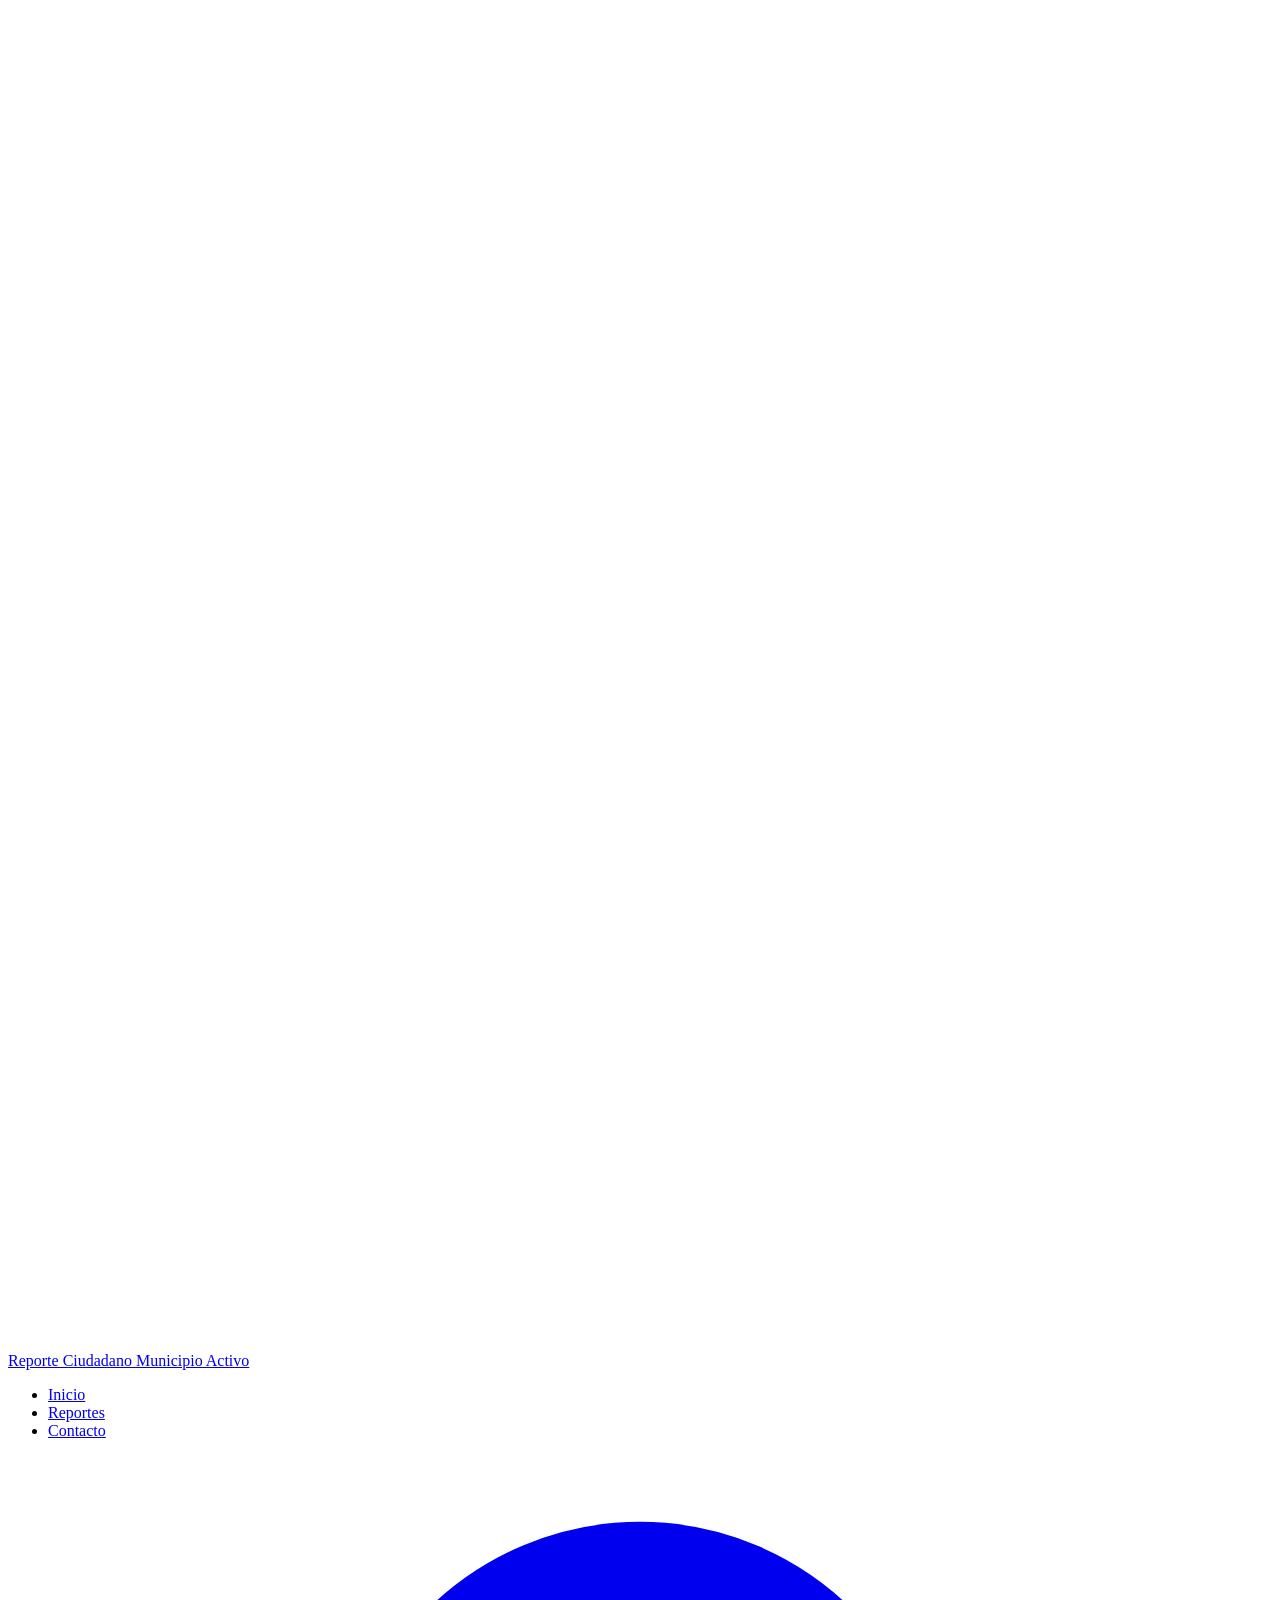
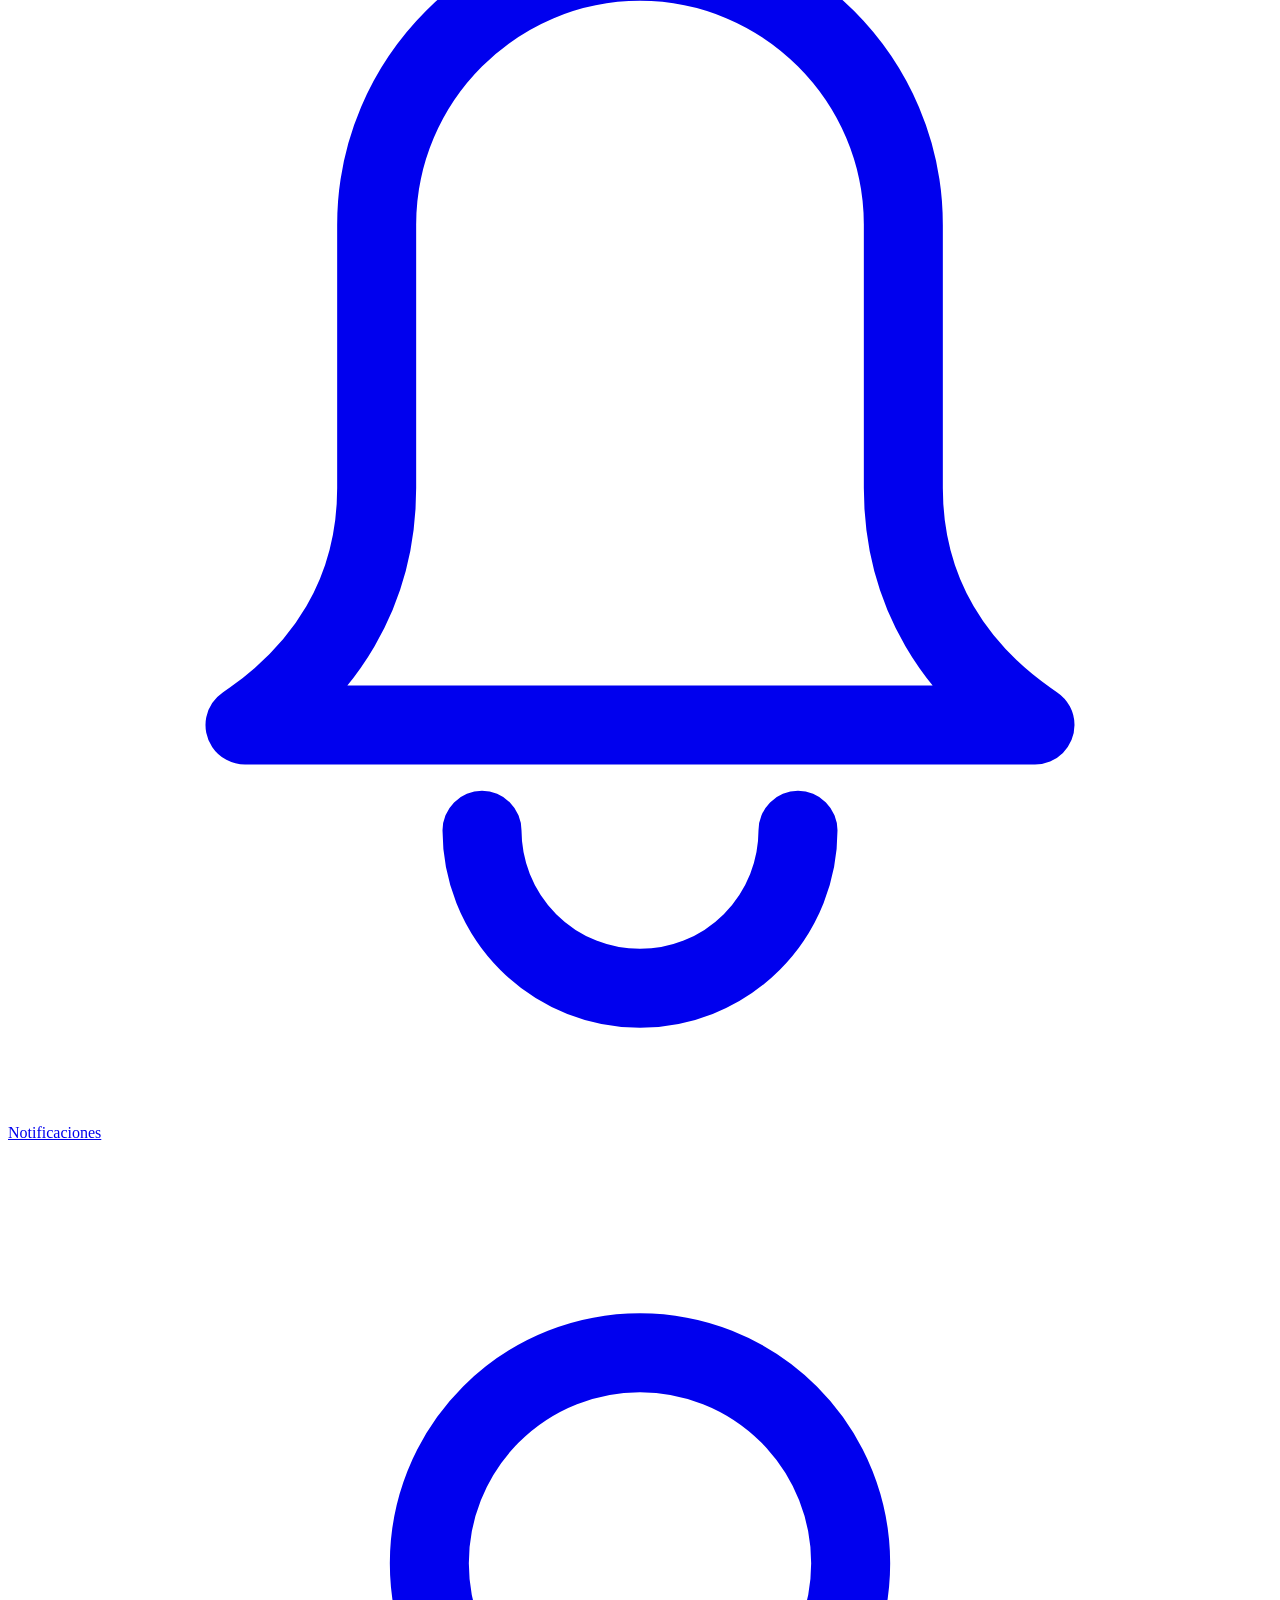
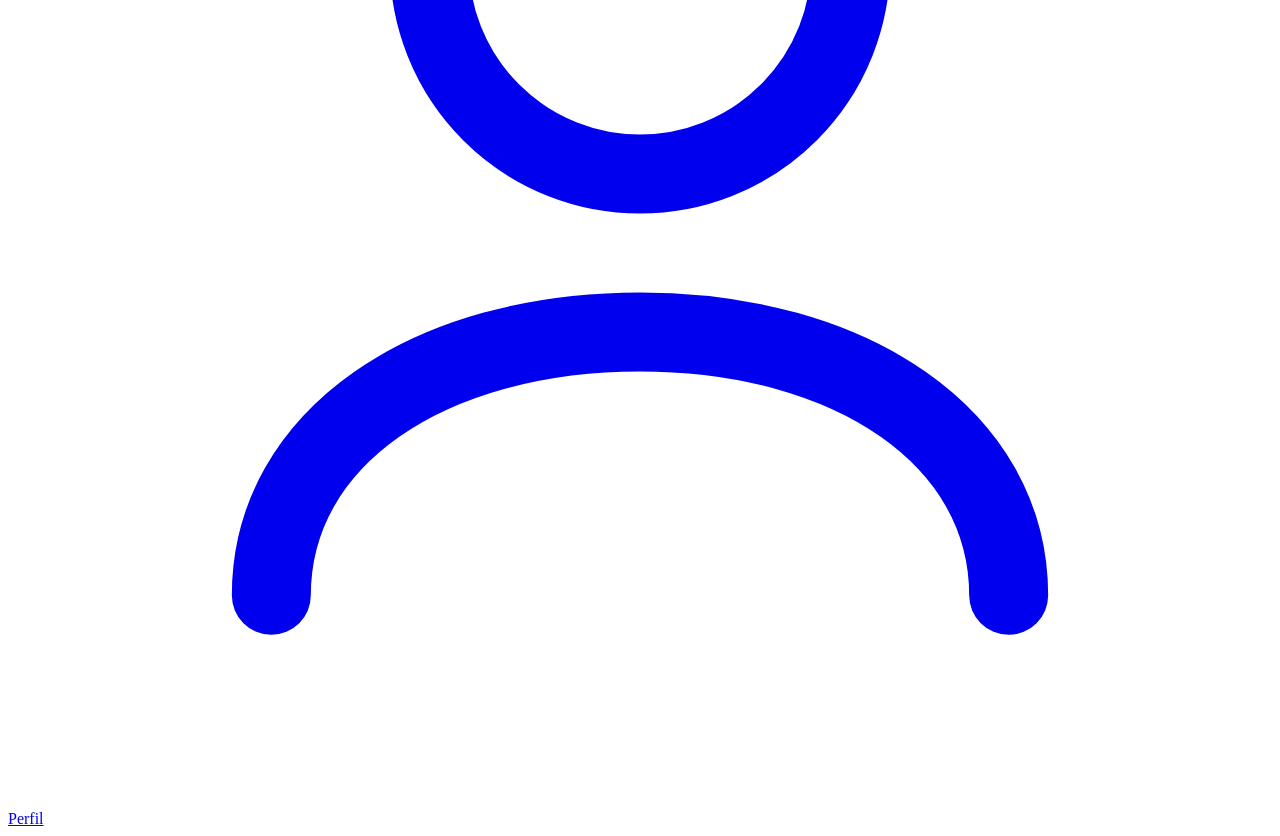
==== templates/active-incidents.html @ c1369e2a "comentarios agregados con IA" ====
<!DOCTYPE html>
<html lang="es">

<head>
    <meta charset="UTF-8">
    <meta name="viewport" content="width=device-width, initial-scale=1.0">
    <title>Document</title>
</head>

<body>
    <!-- Main Header (Global Navigation Bar) -->
    <header class="main-header" id="main-header">

        <!-- Brand / Logo Section -->
        <a class="brand-logo" href="/index.html" aria-label="Reporte Ciudadano - Inicio">
            <svg class="brand-icon" xmlns="http://www.w3.org/2000/svg" viewBox="0 0 100 106" fill="none"
                aria-hidden="true">
                <!-- Shield outer shape -->
                <path
                    d="M50 6 C70 6 86 13 90 17 C90 50 83 75 69 90 C58 100 50 104 50 104 C50 104 42 100 31 90 C17 75 10 50 10 17 C14 13 30 6 50 6 Z"
                    fill="#ffffff" />
                <!-- Location pin -->
                <path d="M50 24 C60 24 68 32 68 42 C68 55 50 72 50 72 C50 72 32 55 32 42 C32 32 40 24 50 24 Z"
                    fill="var(--primary-color)" />
                <!-- Inner pin dot -->
                <circle cx="50" cy="41" r="5.5" fill="#ffffff" />
                <!-- Checkmark -->
                <path d="M41 81 L48 88 L60 74" fill="none" stroke="var(--primary-color)" stroke-width="5"
                    stroke-linecap="round" stroke-linejoin="round" />
            </svg>

            <div class="brand-text">
                <span class="brand-title">Reporte Ciudadano</span>
                <span class="brand-subtitle">Municipio Activo</span>
            </div>
        </a>

        <!-- Primary Navigation Links -->
        <nav class="main-nav" id="main-nav" aria-label="Navegación principal">
            <ul class="nav-list">
                <li class="nav-item nav-item-home">
                    <a class="nav-link" id="nav-home-link" href="/index.html">Inicio</a>
                </li>
                <li class="nav-item">
                    <a class="nav-link" id="nav-reports-link" href="active-incidents.html">Reportes</a>
                </li>
                <li class="nav-item">
                    <a class="nav-link" id="nav-contact-link" href="contact.html">Contacto</a>
                </li>
            </ul>
        </nav>

        <!-- User Utility Actions (Notifications & Profile) -->
        <div class="user-menu" id="user-menu">

            <!-- Notifications Action Item -->
            <div class="user-action-item" id="notifications-menu-item">
                <a class="action-link notification-link" id="notification-btn" href="notifications.html"
                    aria-label="Ver notificaciones">
                    <svg class="action-icon" xmlns="http://www.w3.org/2000/svg" viewBox="0 0 48 48" fill="none"
                        stroke="currentColor" stroke-width="3" stroke-linecap="round" stroke-linejoin="round"
                        aria-hidden="true">
                        <path d="M24 4c-5.5 0-10 4.5-10 10v10c0 4-2 7-5 9h30c-3-2-5-5-5-9V14c0-5.5-4.5-10-10-10z" />
                        <path d="M18 37a6 6 0 0 0 12 0" />
                    </svg>
                    <span class="action-label">Notificaciones</span>
                </a>
            </div>

            <!-- Profile Action Item -->
            <div class="user-action-item" id="profile-menu-item">
                <a class="action-link profile-link" id="profile-btn" href="profile.html"
                    aria-label="Ver perfil de usuario">
                    <svg class="action-icon" xmlns="http://www.w3.org/2000/svg" viewBox="0 0 48 48" fill="none"
                        stroke="currentColor" stroke-width="3" stroke-linecap="round" stroke-linejoin="round"
                        aria-hidden="true">
                        <circle cx="24" cy="16" r="8" />
                        <path d="M10 40c0-6 6-10 14-10s14 4 14 10" />
                    </svg>
                    <span class="action-label">Perfil</span>
                </a>
            </div>

        </div>

    </header>


</body>

</html>
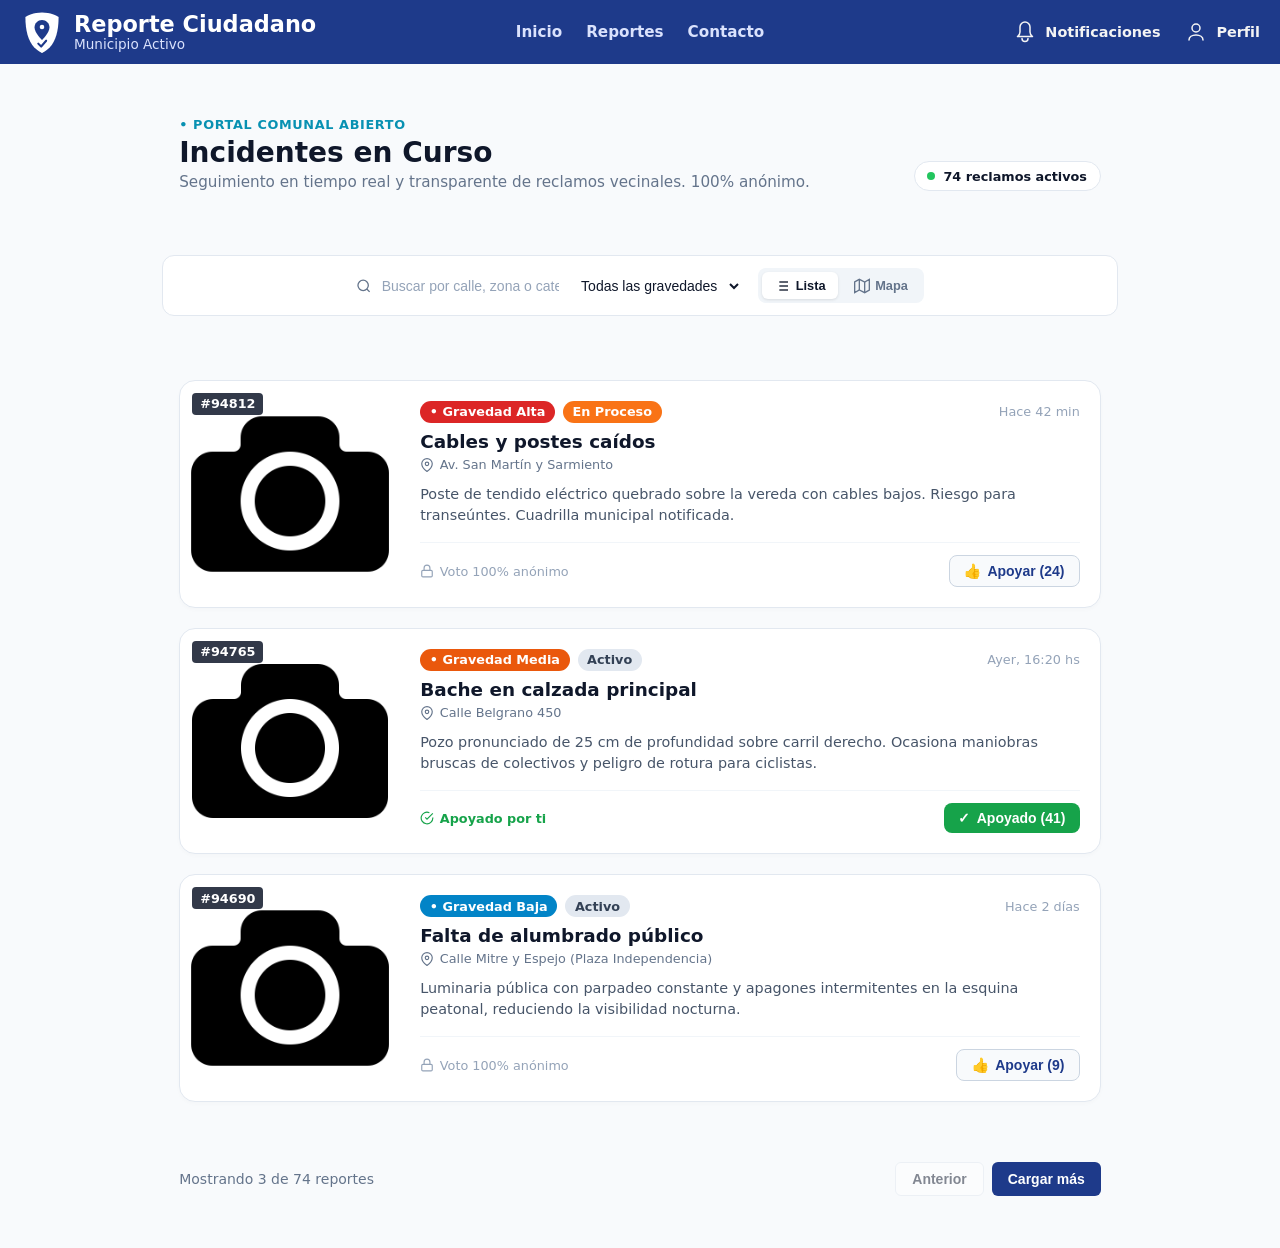
==== commit cca229e0: "coreccion de header y comentarios con IA" ====
--- a/templates/active-incidents.html
+++ b/templates/active-incidents.html
@@ -4,7 +4,8 @@
 <head>
     <meta charset="UTF-8">
     <meta name="viewport" content="width=device-width, initial-scale=1.0">
-    <title>Document</title>
+    <title>Incidentes activos</title>
+    <link rel="stylesheet" href="/assets/css/active-incidents.css">
 </head>
 
 <body>
@@ -85,6 +86,223 @@
 
     </header>
 
+    <!-- Contenedor Principal de la Página -->
+    <main class="page-container">
+
+        <!-- 1. Encabezado de la Sección de Incidentes -->
+        <section class="incidents-hero-section">
+            <div class="hero-text-content">
+                <span class="portal-badge">• PORTAL COMUNAL ABIERTO</span>
+                <h1 class="hero-title">Incidentes en Curso</h1>
+                <p class="hero-subtitle">Seguimiento en tiempo real y transparente de reclamos vecinales. 100% anónimo.</p>
+            </div>
+            <div class="hero-counter-badge">
+                <span class="status-dot"></span> 74 reclamos activos
+            </div>
+        </section>
+
+        <!-- 2. Barra de Búsqueda y Filtros -->
+        <section class="filters-section">
+            <form class="filters-form" action="" method="GET">
+                <!-- Buscador por texto -->
+                <div class="search-box">
+                    <svg class="search-icon" viewBox="0 0 24 24" width="18" height="18" fill="none" stroke="currentColor" stroke-width="2">
+                        <circle cx="11" cy="11" r="8"></circle>
+                        <line x1="21" y1="21" x2="16.65" y2="16.65"></line>
+                    </svg>
+                    <input class="search-input" type="text" id="filter-search" placeholder="Buscar por calle, zona o categoría...">
+                </div>
+
+                <!-- Selector de Gravedad -->
+                <div class="filter-dropdown-wrapper">
+                    <select class="filter-select" id="filter-severity">
+                        <option value="all">Todas las gravedades</option>
+                        <option value="high">Gravedad Alta</option>
+                        <option value="medium">Gravedad Media</option>
+                        <option value="low">Gravedad Baja</option>
+                    </select>
+                </div>
+
+                <!-- Switch Vista: Lista / Mapa -->
+                <div class="view-toggle-container">
+                    <button type="button" class="view-btn active" id="view-list-btn">
+                        <svg viewBox="0 0 24 24" width="16" height="16" fill="none" stroke="currentColor" stroke-width="2">
+                            <line x1="8" y1="6" x2="21" y2="6"></line>
+                            <line x1="8" y1="12" x2="21" y2="12"></line>
+                            <line x1="8" y1="18" x2="21" y2="18"></line>
+                            <line x1="3" y1="6" x2="3.01" y2="6"></line>
+                            <line x1="3" y1="12" x2="3.01" y2="12"></line>
+                            <line x1="3" y1="18" x2="3.01" y2="18"></line>
+                        </svg>
+                        Lista
+                    </button>
+                    <button type="button" class="view-btn" id="view-map-btn">
+                        <svg viewBox="0 0 24 24" width="16" height="16" fill="none" stroke="currentColor" stroke-width="2">
+                            <polygon points="1 6 1 22 8 18 16 22 23 18 23 2 16 6 8 2 1 6"></polygon>
+                            <line x1="8" y1="2" x2="8" y2="18"></line>
+                            <line x1="16" y1="6" x2="16" y2="22"></line>
+                        </svg>
+                        Mapa
+                    </button>
+                </div>
+            </form>
+        </section>
+
+        <!-- 3. Lista de Incidentes Activos (Tarjetas Horizontales) -->
+        <section class="active-incidents-section" id="active-incidents-list-section">
+            <div class="incidents-list">
+
+                <!-- TARJETA 1 (Gravedad Alta) -->
+                <article class="incident-card">
+                    <!-- Imagen con ID superpuesto -->
+                    <div class="card-media">
+                        <span class="incident-id-badge">#94812</span>
+                        <img class="incident-image" src="/assets/img/camara.png" alt="Cables y postes caídos">
+                    </div>
+
+                    <!-- Contenido principal de la tarjeta -->
+                    <div class="card-body">
+                        <!-- Cabecera: Tags de Estado y Tiempo transcurrido -->
+                        <div class="card-header-meta">
+                            <div class="badge-group">
+                                <span class="badge badge-high-severity">• Gravedad Alta</span>
+                                <span class="badge badge-in-progress">En Proceso</span>
+                            </div>
+                            <time class="meta-time">Hace 42 min</time>
+                        </div>
+
+                        <!-- Título y Ubicación -->
+                        <h2 class="card-title">Cables y postes caídos</h2>
+                        <div class="card-location">
+                            <svg viewBox="0 0 24 24" width="14" height="14" fill="none" stroke="currentColor" stroke-width="2">
+                                <path d="M21 10c0 7-9 13-9 13s-9-6-9-13a9 9 0 0 1 18 0z"></path>
+                                <circle cx="12" cy="10" r="3"></circle>
+                            </svg>
+                            <span>Av. San Martín y Sarmiento</span>
+                        </div>
+
+                        <!-- Descripción -->
+                        <p class="card-description">
+                            Poste de tendido eléctrico quebrado sobre la vereda con cables bajos. Riesgo para transeúntes. Cuadrilla municipal notificada.
+                        </p>
+
+                        <!-- Pie de tarjeta: Indicador y Botón de Acción -->
+                        <div class="card-footer">
+                            <div class="anon-vote-info">
+                                <svg viewBox="0 0 24 24" width="14" height="14" fill="none" stroke="currentColor" stroke-width="2">
+                                    <rect x="3" y="11" width="18" height="11" rx="2" ry="2"></rect>
+                                    <path d="M7 11V7a5 5 0 0 1 10 0v4"></path>
+                                </svg>
+                                <span>Voto 100% anónimo</span>
+                            </div>
+                            <button class="support-btn btn-outline" type="button">
+                                <span class="icon">👍</span> Apoyar (24)
+                            </button>
+                        </div>
+                    </div>
+                </article>
+
+                <!-- TARJETA 2 (Gravedad Media) -->
+                <article class="incident-card">
+                    <div class="card-media">
+                        <span class="incident-id-badge">#94765</span>
+                        <img class="incident-image" src="/assets/img/camara.png" alt="Bache en calzada principal">
+                    </div>
+
+                    <div class="card-body">
+                        <div class="card-header-meta">
+                            <div class="badge-group">
+                                <span class="badge badge-medium-severity">• Gravedad Media</span>
+                                <span class="badge badge-active">Activo</span>
+                            </div>
+                            <time class="meta-time">Ayer, 16:20 hs</time>
+                        </div>
+
+                        <h2 class="card-title">Bache en calzada principal</h2>
+                        <div class="card-location">
+                            <svg viewBox="0 0 24 24" width="14" height="14" fill="none" stroke="currentColor" stroke-width="2">
+                                <path d="M21 10c0 7-9 13-9 13s-9-6-9-13a9 9 0 0 1 18 0z"></path>
+                                <circle cx="12" cy="10" r="3"></circle>
+                            </svg>
+                            <span>Calle Belgrano 450</span>
+                        </div>
+
+                        <p class="card-description">
+                            Pozo pronunciado de 25 cm de profundidad sobre carril derecho. Ocasiona maniobras bruscas de colectivos y peligro de rotura para ciclistas.
+                        </p>
+
+                        <div class="card-footer">
+                            <div class="anon-vote-info voted">
+                                <svg viewBox="0 0 24 24" width="14" height="14" fill="none" stroke="currentColor" stroke-width="2">
+                                    <path d="M22 11.08V12a10 10 0 1 1-5.93-9.14"></path>
+                                    <polyline points="22 4 12 14.01 9 11.01"></polyline>
+                                </svg>
+                                <span>Apoyado por ti</span>
+                            </div>
+                            <button class="support-btn btn-supported" type="button">
+                                <span class="icon">✓</span> Apoyado (41)
+                            </button>
+                        </div>
+                    </div>
+                </article>
+
+                <!-- TARJETA 3 (Gravedad Baja) -->
+                <article class="incident-card">
+                    <div class="card-media">
+                        <span class="incident-id-badge">#94690</span>
+                        <img class="incident-image" src="/assets/img/camara.png" alt="Falta de alumbrado público">
+                    </div>
+
+                    <div class="card-body">
+                        <div class="card-header-meta">
+                            <div class="badge-group">
+                                <span class="badge badge-low-severity">• Gravedad Baja</span>
+                                <span class="badge badge-active">Activo</span>
+                            </div>
+                            <time class="meta-time">Hace 2 días</time>
+                        </div>
+
+                        <h2 class="card-title">Falta de alumbrado público</h2>
+                        <div class="card-location">
+                            <svg viewBox="0 0 24 24" width="14" height="14" fill="none" stroke="currentColor" stroke-width="2">
+                                <path d="M21 10c0 7-9 13-9 13s-9-6-9-13a9 9 0 0 1 18 0z"></path>
+                                <circle cx="12" cy="10" r="3"></circle>
+                            </svg>
+                            <span>Calle Mitre y Espejo (Plaza Independencia)</span>
+                        </div>
+
+                        <p class="card-description">
+                            Luminaria pública con parpadeo constante y apagones intermitentes en la esquina peatonal, reduciendo la visibilidad nocturna.
+                        </p>
+
+                        <div class="card-footer">
+                            <div class="anon-vote-info">
+                                <svg viewBox="0 0 24 24" width="14" height="14" fill="none" stroke="currentColor" stroke-width="2">
+                                    <rect x="3" y="11" width="18" height="11" rx="2" ry="2"></rect>
+                                    <path d="M7 11V7a5 5 0 0 1 10 0v4"></path>
+                                </svg>
+                                <span>Voto 100% anónimo</span>
+                            </div>
+                            <button class="support-btn btn-outline" type="button">
+                                <span class="icon">👍</span> Apoyar (9)
+                            </button>
+                        </div>
+                    </div>
+                </article>
+
+            </div>
+        </section>
+
+        <!-- 4. Paginación y Contador de Registros -->
+        <section class="pagination-section">
+            <p class="pagination-info">Mostrando 3 de 74 reportes</p>
+            <div class="pagination-controls">
+                <button class="btn-pagination" disabled>Anterior</button>
+                <button class="btn-pagination btn-primary">Cargar más</button>
+            </div>
+        </section>
+
+    </main>
 
 </body>
 
--- a/assets/css/active-incidents.css
+++ b/assets/css/active-incidents.css
@@ -0,0 +1,456 @@
+@import url(styles.css);
+
+/* ==========================================================================
+   1. VARIABLES (:root)
+   ========================================================================== */
+:root {
+    /* ----------------------------------------------------------------------
+       Tamaños de Fuente (Modifica estos valores para ajustar el texto)
+       ---------------------------------------------------------------------- */
+    --fs-hero-title: 1.75rem;      /* Título "Incidentes en Curso" */
+    --fs-hero-subtitle: 0.95rem;   /* Subtítulo del Hero */
+    --fs-card-title: 1.15rem;      /* Título de la tarjeta de incidente */
+    --fs-card-desc: 0.9rem;        /* Descripción del reporte */
+    --fs-body: 0.875rem;           /* Texto base / Párrafos generales */
+    --fs-small: 0.8rem;            /* Metadatos, fechas, badges y ubicación */
+    --fs-btn: 0.875rem;            /* Texto de botones */
+
+    /* ----------------------------------------------------------------------
+       Paleta de Colores Base
+       ---------------------------------------------------------------------- */
+    --primary-color: #1e3a8a;
+    --secondary-color: #0891b2;
+    --tertiary-color: #d97706;
+    --neutral-color: #0f172a;
+    --background-color: #f8fafc;
+    --text-color: #ffffff;
+    --error-color: #ff4d4d;
+
+    /* ----------------------------------------------------------------------
+       Colores Específicos para Estados y Gravedades (Vista de Tarjetas)
+       ---------------------------------------------------------------------- */
+    --severity-high-bg: #dc2626;
+    --severity-medium-bg: #ea580c;
+    --severity-low-bg: #0284c7;
+    
+    --status-active-bg: #e2e8f0;
+    --status-active-text: #334155;
+    --status-progress-bg: #f97316;
+    
+    --card-bg: #ffffff;
+    --card-border: #e2e8f0;
+    --text-muted: #64748b;
+    --success-color: #16a34a;
+}
+
+/* ==========================================================================
+   2. ESTILOS GENERALES Y CONTENEDOR PRINCIPAL
+   ========================================================================== */
+body {
+    font-family: system-ui, -apple-system, BlinkMacSystemFont, 'Segoe UI', Roboto, sans-serif;
+    background-color: var(--background-color);
+    color: var(--neutral-color);
+    font-size: var(--fs-body);
+    margin: 0;
+    padding: 0;
+}
+
+.page-container {
+    width: 90%;
+    max-width: 100%;
+    margin: 2rem auto;
+    display: flex;
+    flex-direction: column;
+    gap: 1.5rem;
+}
+
+/* ==========================================================================
+   3. HERO / ENCABEZADO DE LA SECCIÓN
+   ========================================================================== */
+.incidents-hero-section {
+    display: flex;
+    justify-content: space-between;
+    align-items: flex-end;
+    gap: 1rem;
+}
+
+.portal-badge {
+    color: var(--secondary-color);
+    font-size: var(--fs-small);
+    font-weight: 700;
+    letter-spacing: 0.05em;
+}
+
+.hero-title {
+    font-size: var(--fs-hero-title);
+    font-weight: 800;
+    color: var(--neutral-color);
+    margin: 0.25rem 0;
+}
+
+.hero-subtitle {
+    font-size: var(--fs-hero-subtitle);
+    color: var(--text-muted);
+    margin: 0;
+}
+
+.hero-counter-badge {
+    display: inline-flex;
+    align-items: center;
+    gap: 0.5rem;
+    background-color: #ffffff;
+    border: 1px solid var(--card-border);
+    padding: 0.4rem 0.8rem;
+    border-radius: 2rem;
+    font-size: var(--fs-small);
+    font-weight: 600;
+    color: var(--neutral-color);
+    white-space: nowrap;
+}
+
+.status-dot {
+    width: 8px;
+    height: 8px;
+    background-color: #22c55e;
+    border-radius: 50%;
+}
+
+/* ==========================================================================
+   4. BARRA DE FILTROS Y BÚSQUEDA
+   ========================================================================== */
+.filters-section {
+    background-color: #ffffff;
+    padding: 0.75rem 1rem;
+    border-radius: 0.75rem;
+    border: 1px solid var(--card-border);
+}
+
+.filters-form {
+    display: flex;
+    align-items: center;
+    justify-content: space-between;
+    gap: 1rem;
+}
+
+.search-box {
+    display: flex;
+    align-items: center;
+    gap: 0.5rem;
+    flex: 1;
+}
+
+.search-icon {
+    color: var(--text-muted);
+}
+
+.search-input {
+    border: none;
+    outline: none;
+    width: 100%;
+    font-size: var(--fs-body);
+    color: var(--neutral-color);
+}
+
+.search-input::placeholder {
+    color: #94a3b8;
+}
+
+.filter-select {
+    border: none;
+    outline: none;
+    background: transparent;
+    font-size: var(--fs-body);
+    color: var(--neutral-color);
+    font-weight: 500;
+    cursor: pointer;
+    padding-right: 0.5rem;
+}
+
+.view-toggle-container {
+    display: flex;
+    background-color: #f1f5f9;
+    padding: 0.25rem;
+    border-radius: 0.5rem;
+    gap: 0.25rem;
+}
+
+.view-btn {
+    display: flex;
+    align-items: center;
+    gap: 0.35rem;
+    border: none;
+    background: transparent;
+    padding: 0.35rem 0.75rem;
+    border-radius: 0.375rem;
+    font-size: var(--fs-small);
+    font-weight: 600;
+    color: var(--text-muted);
+    cursor: pointer;
+    transition: all 0.2s ease;
+}
+
+.view-btn.active {
+    background-color: #ffffff;
+    color: var(--neutral-color);
+    box-shadow: 0 1px 3px rgba(0, 0, 0, 0.1);
+}
+
+/* ==========================================================================
+   5. TARJETAS DE INCIDENTES (.incident-card)
+   ========================================================================== */
+.incidents-list {
+    display: flex;
+    flex-direction: column;
+    gap: 1.25rem;
+}
+
+.incident-card {
+    display: flex;
+    background-color: var(--card-bg);
+    border: 1px solid var(--card-border);
+    border-radius: 1rem;
+    overflow: hidden;
+    box-shadow: 0 2px 4px rgba(0, 0, 0, 0.02);
+    transition: transform 0.2s ease, box-shadow 0.2s ease;
+}
+
+.incident-card:hover {
+    transform: translateY(-2px);
+    box-shadow: 0 6px 16px rgba(0, 0, 0, 0.06);
+}
+
+/* 5.1 Imagen Lateral con ID */
+.card-media {
+    position: relative;
+    width: 220px;
+    min-width: 220px;
+}
+
+.incident-image {
+    width: 100%;
+    height: 100%;
+    object-fit: cover;
+    display: block;
+}
+
+.incident-id-badge {
+    position: absolute;
+    top: 0.75rem;
+    left: 0.75rem;
+    background-color: rgba(15, 23, 42, 0.85);
+    color: #ffffff;
+    font-size: var(--fs-small);
+    font-weight: 700;
+    padding: 0.2rem 0.5rem;
+    border-radius: 0.25rem;
+}
+
+/* 5.2 Cuerpo de la Tarjeta */
+.card-body {
+    display: flex;
+    flex-direction: column;
+    padding: 1.25rem;
+    flex: 1;
+}
+
+.card-header-meta {
+    display: flex;
+    justify-content: space-between;
+    align-items: center;
+    margin-bottom: 0.5rem;
+}
+
+.badge-group {
+    display: flex;
+    gap: 0.5rem;
+}
+
+.badge {
+    font-size: var(--fs-small);
+    font-weight: 700;
+    padding: 0.2rem 0.6rem;
+    border-radius: 1rem;
+    color: #ffffff;
+}
+
+/* Modificadores de Gravedad y Estado */
+.badge-high-severity { background-color: var(--severity-high-bg); }
+.badge-medium-severity { background-color: var(--severity-medium-bg); }
+.badge-low-severity { background-color: var(--severity-low-bg); }
+
+.badge-in-progress { background-color: var(--status-progress-bg); }
+.badge-active {
+    background-color: var(--status-active-bg);
+    color: var(--status-active-text);
+}
+
+.meta-time {
+    font-size: var(--fs-small);
+    color: #94a3b8;
+}
+
+.card-title {
+    font-size: var(--fs-card-title);
+    font-weight: 700;
+    margin: 0 0 0.35rem 0;
+    color: var(--neutral-color);
+}
+
+.card-location {
+    display: flex;
+    align-items: center;
+    gap: 0.35rem;
+    font-size: var(--fs-small);
+    color: var(--text-muted);
+    margin-bottom: 0.75rem;
+}
+
+.card-description {
+    font-size: var(--fs-card-desc);
+    color: #475569;
+    line-height: 1.45;
+    margin: 0 0 1rem 0;
+}
+
+/* 5.3 Pie de Tarjeta */
+.card-footer {
+    display: flex;
+    justify-content: space-between;
+    align-items: center;
+    margin-top: auto;
+    padding-top: 0.75rem;
+    border-top: 1px solid #f1f5f9;
+}
+
+.anon-vote-info {
+    display: flex;
+    align-items: center;
+    gap: 0.35rem;
+    font-size: var(--fs-small);
+    color: #94a3b8;
+}
+
+.anon-vote-info.voted {
+    color: var(--success-color);
+    font-weight: 600;
+}
+
+/* Botones de Apoyo */
+.support-btn {
+    display: inline-flex;
+    align-items: center;
+    gap: 0.4rem;
+    padding: 0.45rem 0.9rem;
+    border-radius: 0.5rem;
+    font-size: var(--fs-btn);
+    font-weight: 700;
+    cursor: pointer;
+    transition: all 0.2s ease;
+    border: none;
+}
+
+.btn-outline {
+    background-color: #f8fafc;
+    color: var(--primary-color);
+    border: 1px solid #cbd5e1;
+}
+
+.btn-outline:hover {
+    background-color: #f1f5f9;
+    border-color: #94a3b8;
+}
+
+.btn-supported {
+    background-color: var(--success-color);
+    color: #ffffff;
+}
+
+.btn-supported:hover {
+    background-color: #15803d;
+}
+
+/* ==========================================================================
+   6. PAGINACIÓN Y CONTADORES
+   ========================================================================== */
+.pagination-section {
+    display: flex;
+    justify-content: space-between;
+    align-items: center;
+    margin-top: 1rem;
+}
+
+.pagination-info {
+    font-size: var(--fs-body);
+    color: var(--text-muted);
+    margin: 0;
+}
+
+.pagination-controls {
+    display: flex;
+    gap: 0.5rem;
+}
+
+.btn-pagination {
+    padding: 0.5rem 1rem;
+    font-size: var(--fs-btn);
+    font-weight: 600;
+    border-radius: 0.375rem;
+    border: 1px solid var(--card-border);
+    background-color: #ffffff;
+    color: var(--neutral-color);
+    cursor: pointer;
+}
+
+.btn-pagination:disabled {
+    opacity: 0.5;
+    cursor: not-allowed;
+}
+
+.btn-pagination.btn-primary {
+    background-color: var(--primary-color);
+    color: #ffffff;
+    border: none;
+}
+
+.btn-pagination.btn-primary:hover {
+    background-color: #1e40af;
+}
+
+/* ==========================================================================
+   7. ADAPTACIÓN RESPONSIVA (Móviles y Tablets)
+   ========================================================================== */
+@media (max-width: 768px) {
+    .page-container {
+        width: 95%;
+    }
+
+    .incidents-hero-section {
+        flex-direction: column;
+        align-items: flex-start;
+    }
+
+    .filters-form {
+        flex-direction: column;
+        align-items: stretch;
+    }
+
+    .incident-card {
+        flex-direction: column;
+    }
+
+    .card-media {
+        width: 100%;
+        height: 180px;
+    }
+
+    .card-footer {
+        flex-direction: column;
+        align-items: flex-start;
+        gap: 0.75rem;
+    }
+
+    .support-btn {
+        width: 100%;
+        justify-content: center;
+    }
+}
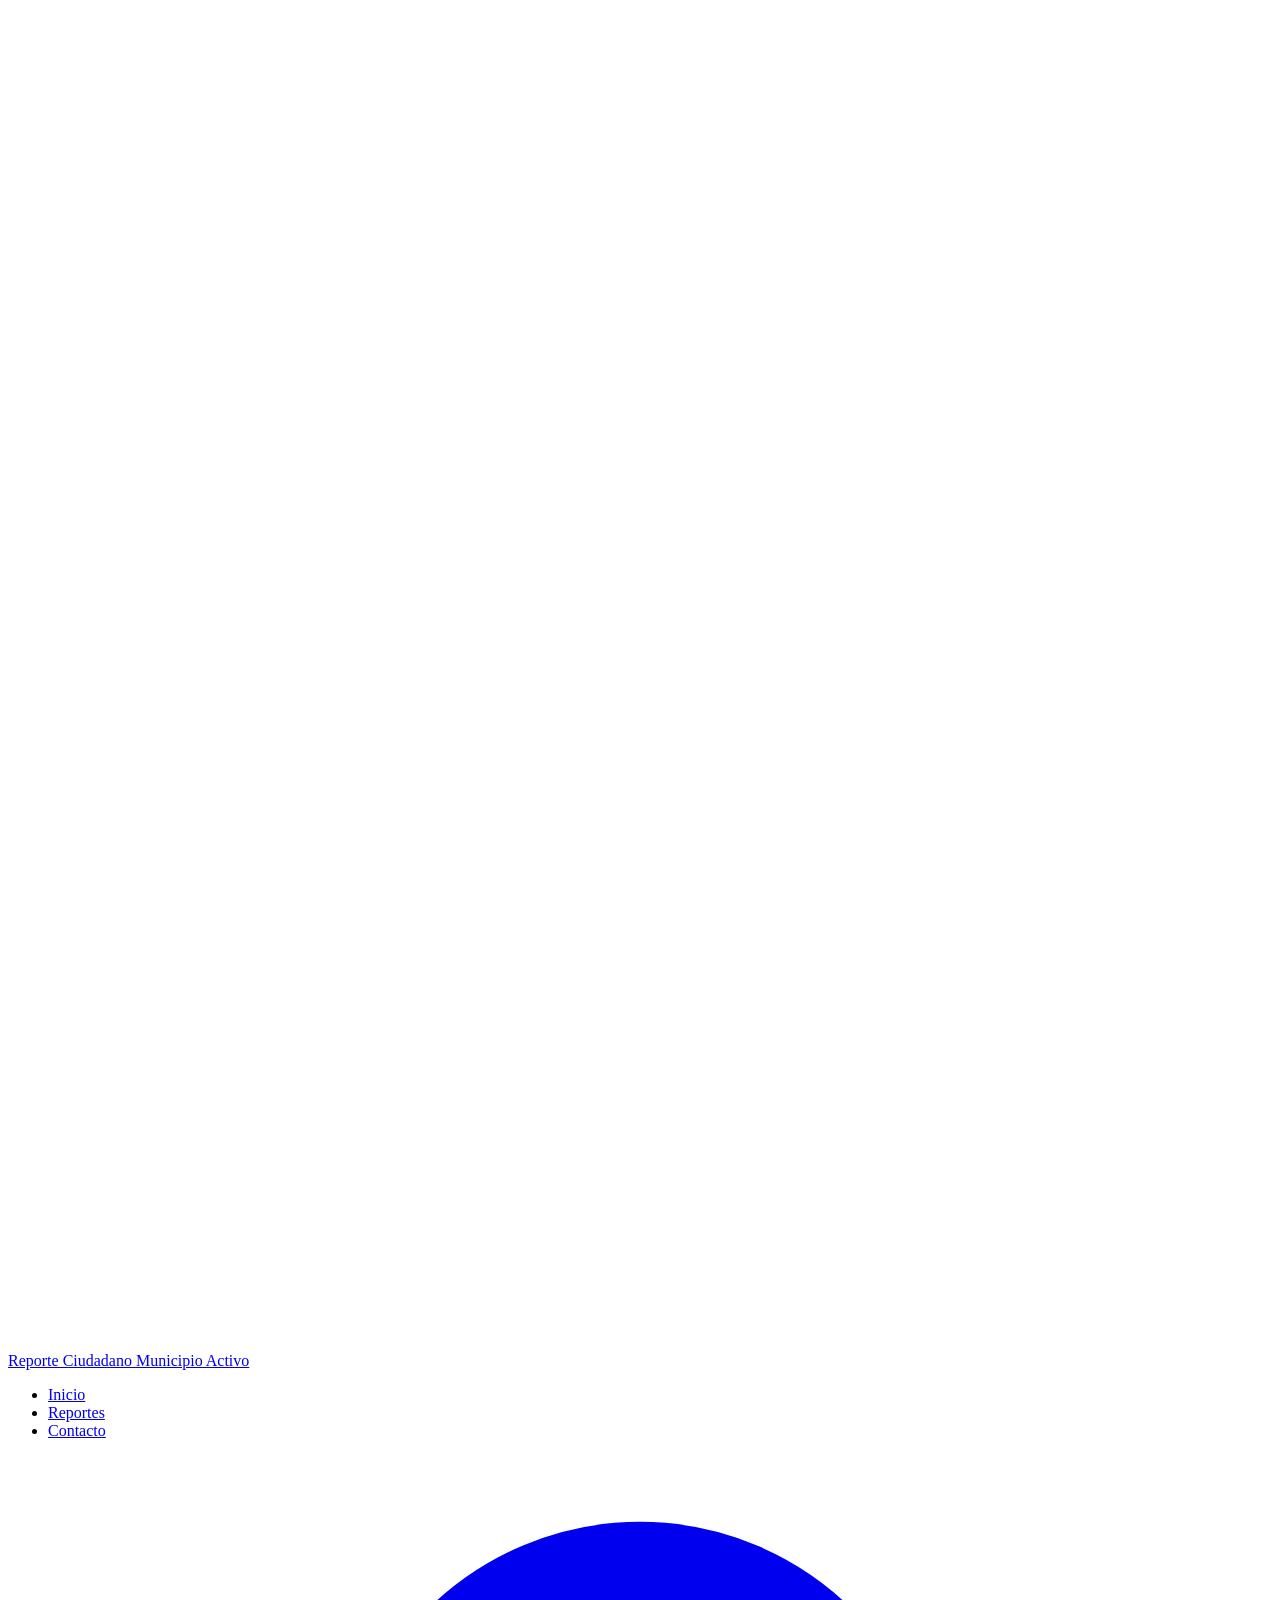
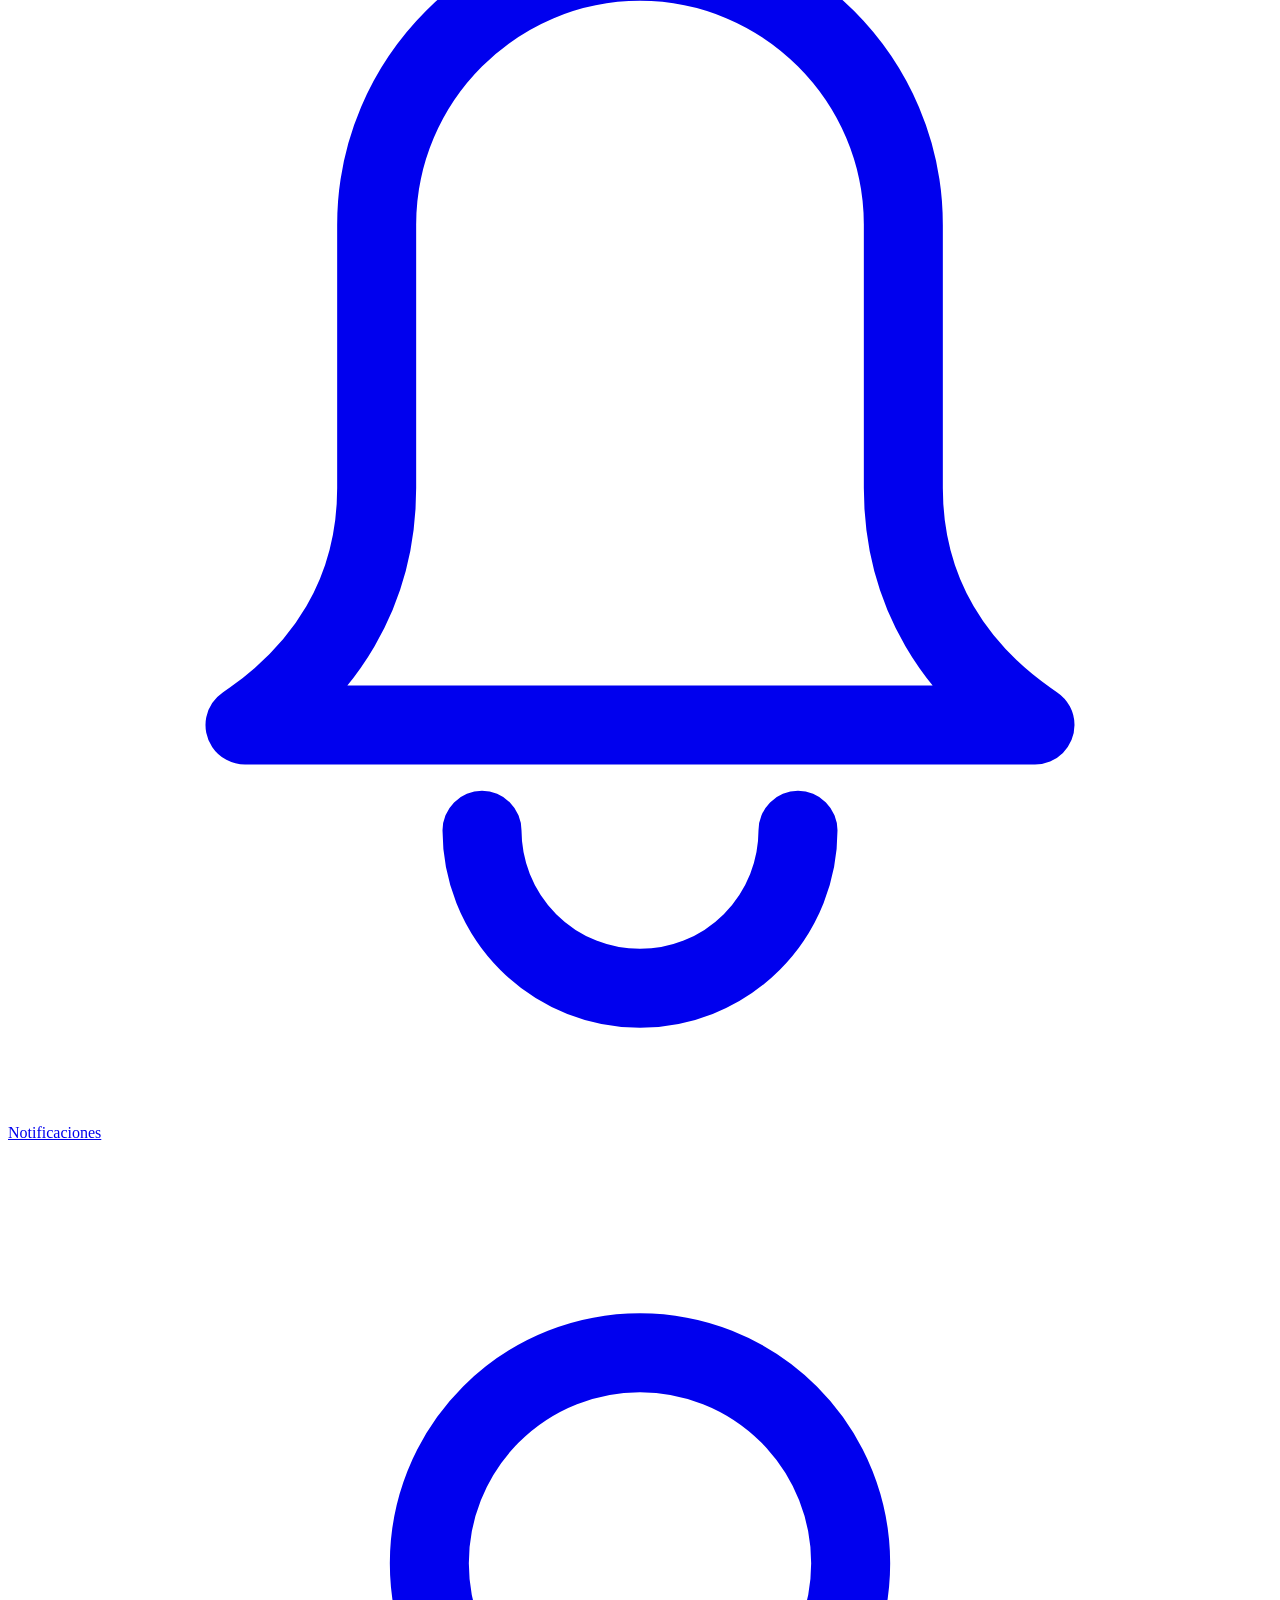
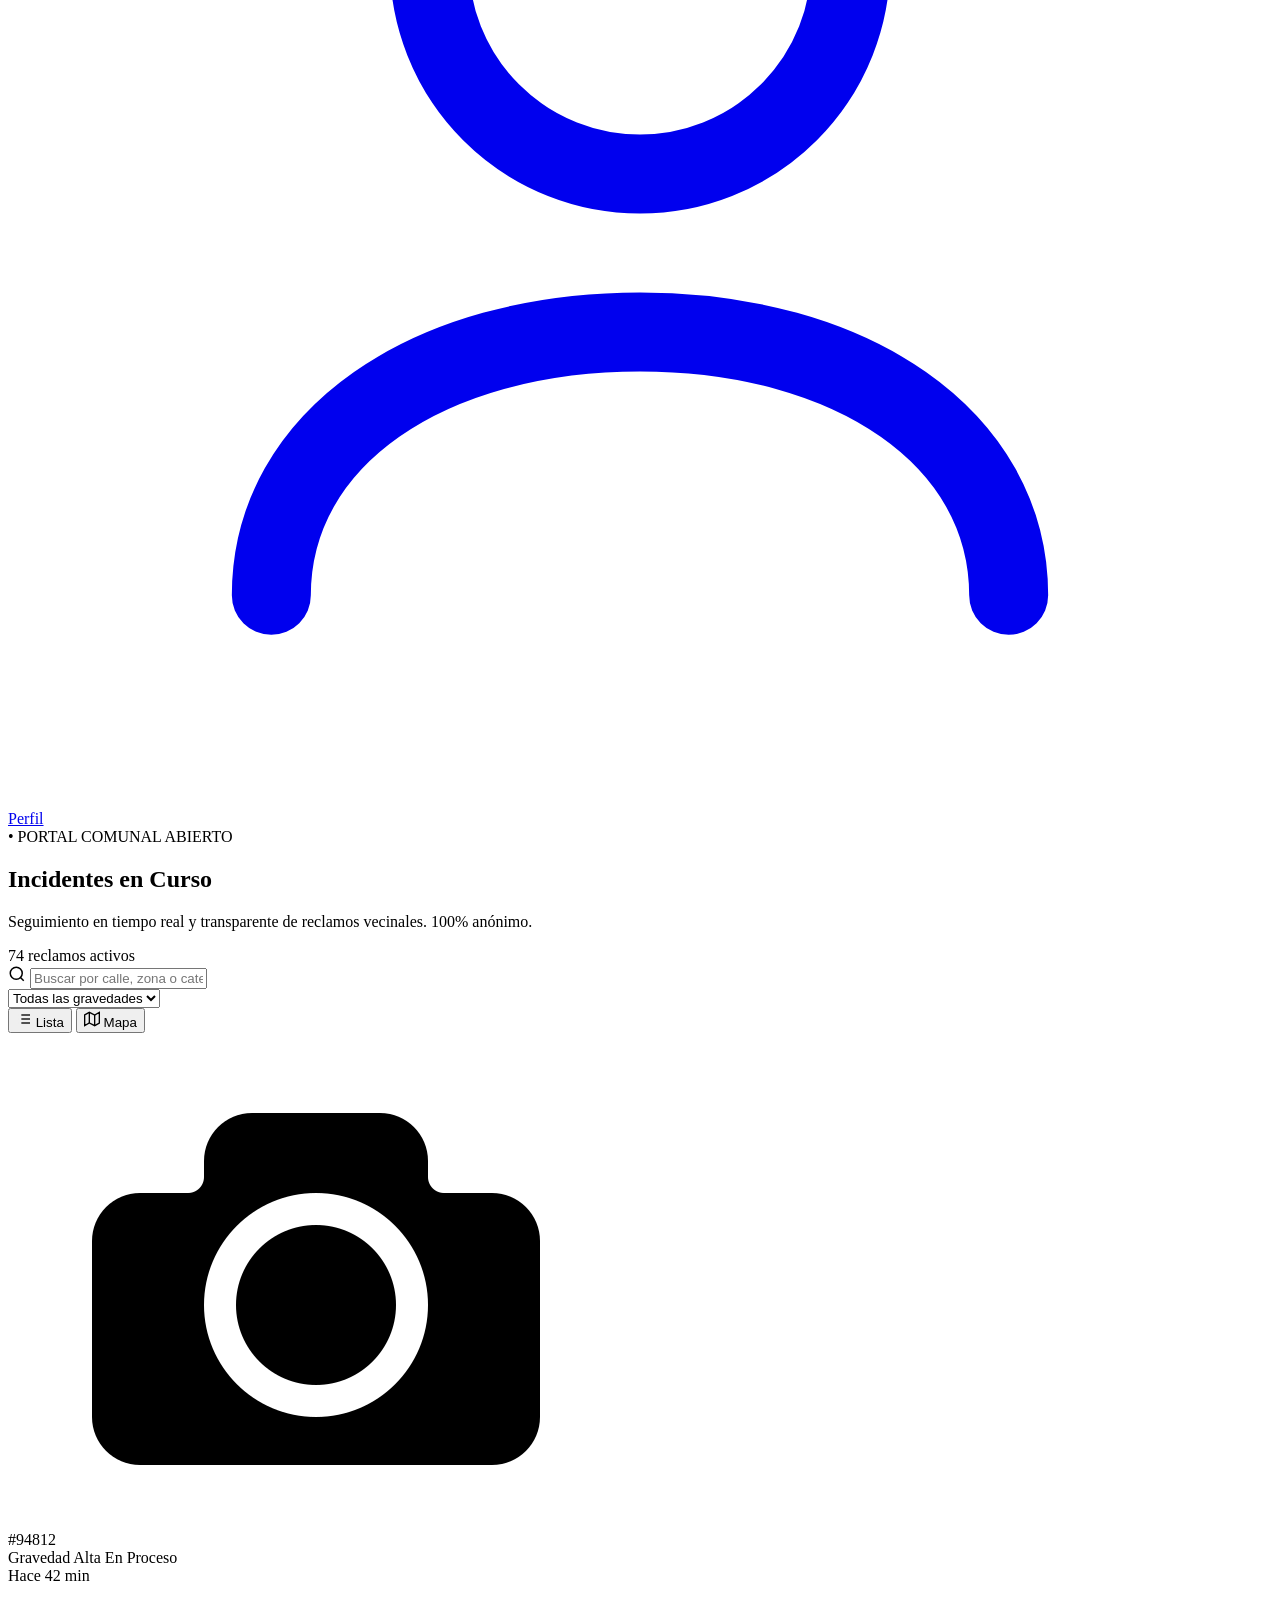
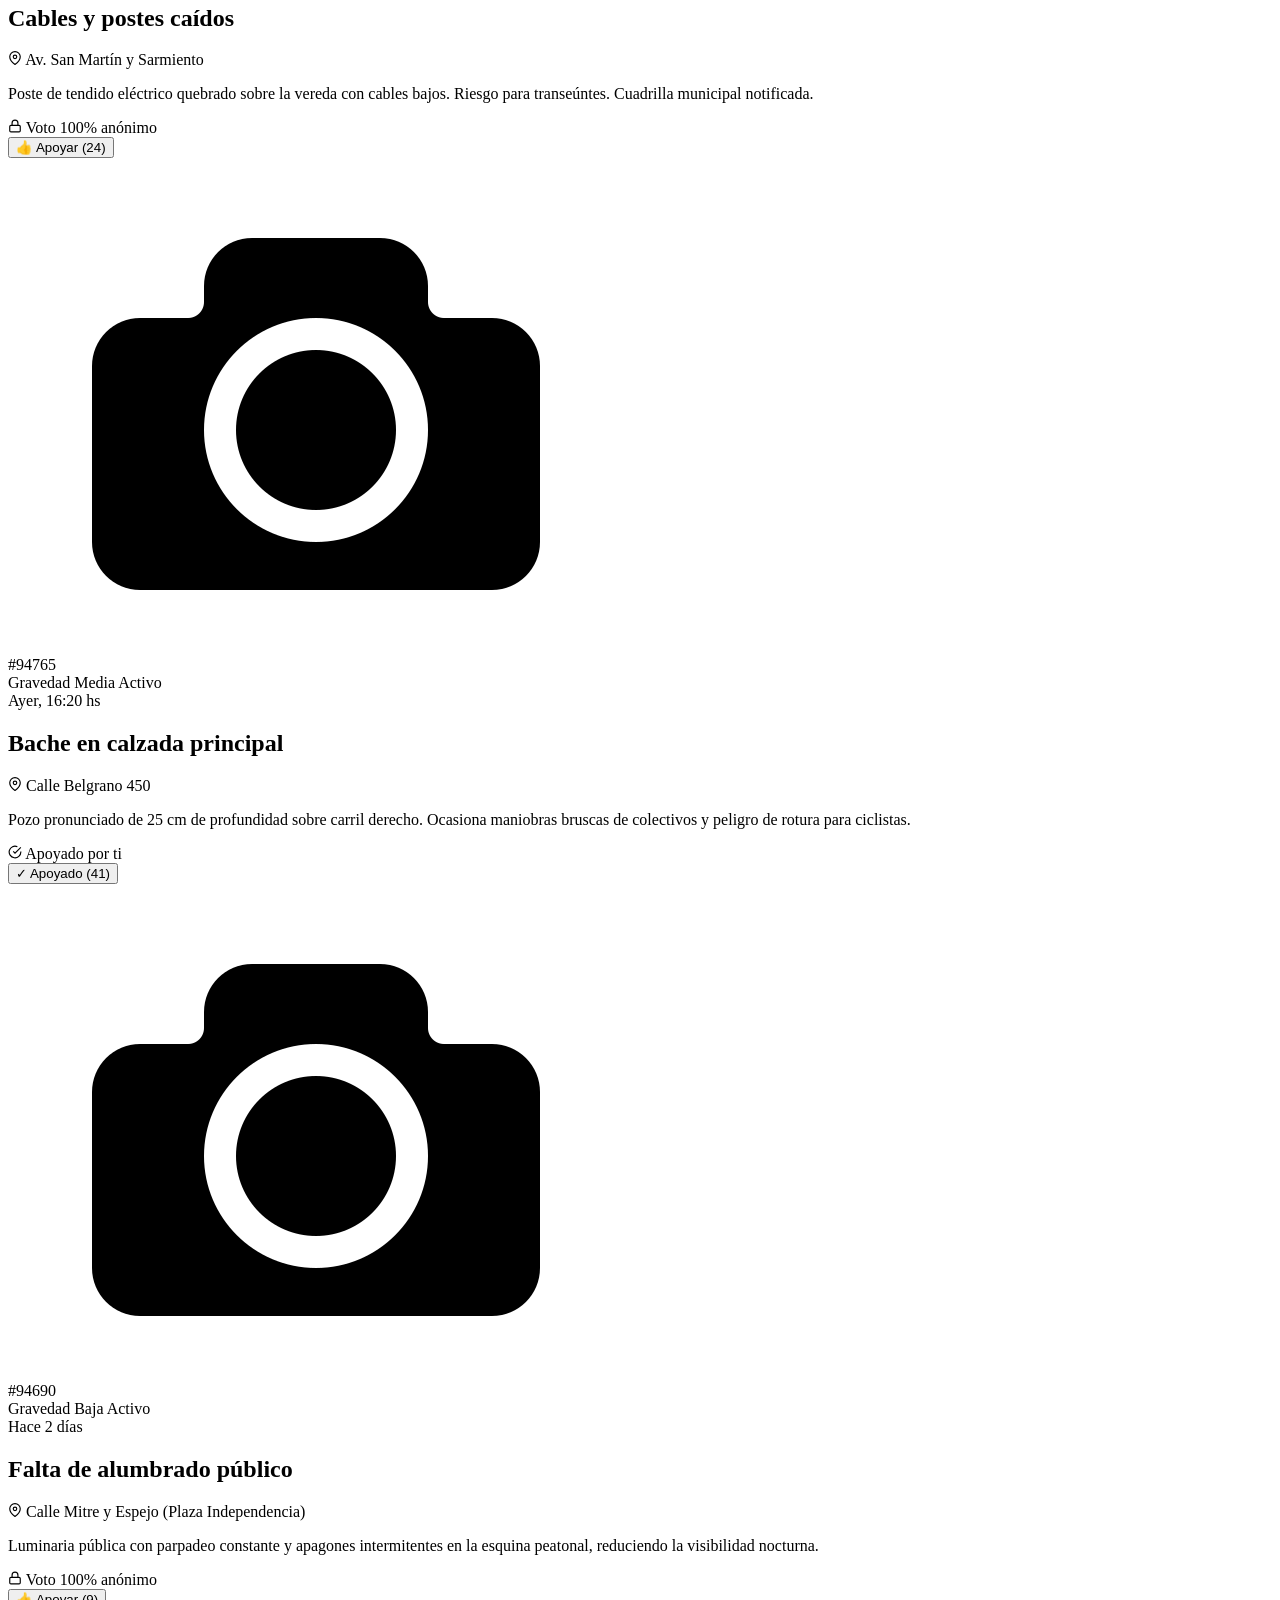
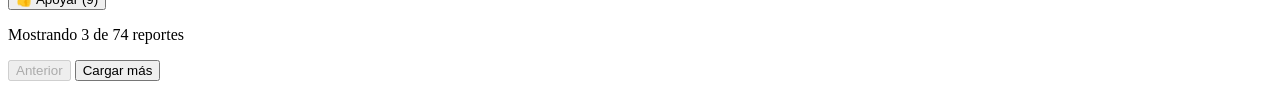
==== commit 05508473: "commit" ====
--- a/templates/active-incidents.html
+++ b/templates/active-incidents.html
@@ -4,8 +4,8 @@
 <head>
     <meta charset="UTF-8">
     <meta name="viewport" content="width=device-width, initial-scale=1.0">
-    <title>Incidentes activos</title>
-    <link rel="stylesheet" href="/assets/css/active-incidents.css">
+    <title>Incidentes Activos - Reporte Ciudadano</title>
+    <link rel="stylesheet" href="assets/css/active-incidents.css">
 </head>
 
 <body>
@@ -14,20 +14,11 @@
 
         <!-- Brand / Logo Section -->
         <a class="brand-logo" href="/index.html" aria-label="Reporte Ciudadano - Inicio">
-            <svg class="brand-icon" xmlns="http://www.w3.org/2000/svg" viewBox="0 0 100 106" fill="none"
-                aria-hidden="true">
-                <!-- Shield outer shape -->
-                <path
-                    d="M50 6 C70 6 86 13 90 17 C90 50 83 75 69 90 C58 100 50 104 50 104 C50 104 42 100 31 90 C17 75 10 50 10 17 C14 13 30 6 50 6 Z"
-                    fill="#ffffff" />
-                <!-- Location pin -->
-                <path d="M50 24 C60 24 68 32 68 42 C68 55 50 72 50 72 C50 72 32 55 32 42 C32 32 40 24 50 24 Z"
-                    fill="var(--primary-color)" />
-                <!-- Inner pin dot -->
+            <svg class="brand-icon" xmlns="http://www.w3.org/2000/svg" viewBox="0 0 100 106" fill="none" aria-hidden="true">
+                <path d="M50 6 C70 6 86 13 90 17 C90 50 83 75 69 90 C58 100 50 104 50 104 C50 104 42 100 31 90 C17 75 10 50 10 17 C14 13 30 6 50 6 Z" fill="#ffffff" />
+                <path d="M50 24 C60 24 68 32 68 42 C68 55 50 72 50 72 C50 72 32 55 32 42 C32 32 40 24 50 24 Z" fill="var(--primary-color)" />
                 <circle cx="50" cy="41" r="5.5" fill="#ffffff" />
-                <!-- Checkmark -->
-                <path d="M41 81 L48 88 L60 74" fill="none" stroke="var(--primary-color)" stroke-width="5"
-                    stroke-linecap="round" stroke-linejoin="round" />
+                <path d="M41 81 L48 88 L60 74" fill="none" stroke="var(--primary-color)" stroke-width="5" stroke-linecap="round" stroke-linejoin="round" />
             </svg>
 
             <div class="brand-text">
@@ -43,7 +34,7 @@
                     <a class="nav-link" id="nav-home-link" href="/index.html">Inicio</a>
                 </li>
                 <li class="nav-item">
-                    <a class="nav-link" id="nav-reports-link" href="active-incidents.html">Reportes</a>
+                    <a class="nav-link active" id="nav-reports-link" href="active-incidents.html">Reportes</a>
                 </li>
                 <li class="nav-item">
                     <a class="nav-link" id="nav-contact-link" href="contact.html">Contacto</a>
@@ -51,16 +42,12 @@
             </ul>
         </nav>
 
-        <!-- User Utility Actions (Notifications & Profile) -->
+        <!-- User Utility Actions -->
         <div class="user-menu" id="user-menu">
 
-            <!-- Notifications Action Item -->
             <div class="user-action-item" id="notifications-menu-item">
-                <a class="action-link notification-link" id="notification-btn" href="notifications.html"
-                    aria-label="Ver notificaciones">
-                    <svg class="action-icon" xmlns="http://www.w3.org/2000/svg" viewBox="0 0 48 48" fill="none"
-                        stroke="currentColor" stroke-width="3" stroke-linecap="round" stroke-linejoin="round"
-                        aria-hidden="true">
+                <a class="action-link notification-link" id="notification-btn" href="notifications.html" aria-label="Ver notificaciones">
+                    <svg class="action-icon" xmlns="http://www.w3.org/2000/svg" viewBox="0 0 48 48" fill="none" stroke="currentColor" stroke-width="3" stroke-linecap="round" stroke-linejoin="round" aria-hidden="true">
                         <path d="M24 4c-5.5 0-10 4.5-10 10v10c0 4-2 7-5 9h30c-3-2-5-5-5-9V14c0-5.5-4.5-10-10-10z" />
                         <path d="M18 37a6 6 0 0 0 12 0" />
                     </svg>
@@ -68,13 +55,9 @@
                 </a>
             </div>
 
-            <!-- Profile Action Item -->
             <div class="user-action-item" id="profile-menu-item">
-                <a class="action-link profile-link" id="profile-btn" href="profile.html"
-                    aria-label="Ver perfil de usuario">
-                    <svg class="action-icon" xmlns="http://www.w3.org/2000/svg" viewBox="0 0 48 48" fill="none"
-                        stroke="currentColor" stroke-width="3" stroke-linecap="round" stroke-linejoin="round"
-                        aria-hidden="true">
+                <a class="action-link profile-link" id="profile-btn" href="profile.html" aria-label="Ver perfil de usuario">
+                    <svg class="action-icon" xmlns="http://www.w3.org/2000/svg" viewBox="0 0 48 48" fill="none" stroke="currentColor" stroke-width="3" stroke-linecap="round" stroke-linejoin="round" aria-hidden="true">
                         <circle cx="24" cy="16" r="8" />
                         <path d="M10 40c0-6 6-10 14-10s14 4 14 10" />
                     </svg>
@@ -89,7 +72,7 @@
     <!-- Contenedor Principal de la Página -->
     <main class="page-container">
 
-        <!-- 1. Encabezado de la Sección de Incidentes -->
+        <!-- 1. Encabezado Hero -->
         <section class="incidents-hero-section">
             <div class="hero-text-content">
                 <span class="portal-badge">• PORTAL COMUNAL ABIERTO</span>
@@ -104,7 +87,6 @@
         <!-- 2. Barra de Búsqueda y Filtros -->
         <section class="filters-section">
             <form class="filters-form" action="" method="GET">
-                <!-- Buscador por texto -->
                 <div class="search-box">
                     <svg class="search-icon" viewBox="0 0 24 24" width="18" height="18" fill="none" stroke="currentColor" stroke-width="2">
                         <circle cx="11" cy="11" r="8"></circle>
@@ -113,7 +95,6 @@
                     <input class="search-input" type="text" id="filter-search" placeholder="Buscar por calle, zona o categoría...">
                 </div>
 
-                <!-- Selector de Gravedad -->
                 <div class="filter-dropdown-wrapper">
                     <select class="filter-select" id="filter-severity">
                         <option value="all">Todas las gravedades</option>
@@ -123,7 +104,6 @@
                     </select>
                 </div>
 
-                <!-- Switch Vista: Lista / Mapa -->
                 <div class="view-toggle-container">
                     <button type="button" class="view-btn active" id="view-list-btn">
                         <svg viewBox="0 0 24 24" width="16" height="16" fill="none" stroke="currentColor" stroke-width="2">
@@ -148,30 +128,26 @@
             </form>
         </section>
 
-        <!-- 3. Lista de Incidentes Activos (Tarjetas Horizontales) -->
+        <!-- 3. Lista de Incidentes Activos -->
         <section class="active-incidents-section" id="active-incidents-list-section">
             <div class="incidents-list">
 
-                <!-- TARJETA 1 (Gravedad Alta) -->
+                <!-- TARJETA 1 -->
                 <article class="incident-card">
-                    <!-- Imagen con ID superpuesto -->
                     <div class="card-media">
                         <span class="incident-id-badge">#94812</span>
                         <img class="incident-image" src="/assets/img/camara.png" alt="Cables y postes caídos">
                     </div>
 
-                    <!-- Contenido principal de la tarjeta -->
                     <div class="card-body">
-                        <!-- Cabecera: Tags de Estado y Tiempo transcurrido -->
                         <div class="card-header-meta">
                             <div class="badge-group">
-                                <span class="badge badge-high-severity">• Gravedad Alta</span>
+                                <span class="badge badge-high-severity">Gravedad Alta</span>
                                 <span class="badge badge-in-progress">En Proceso</span>
                             </div>
                             <time class="meta-time">Hace 42 min</time>
                         </div>
 
-                        <!-- Título y Ubicación -->
                         <h2 class="card-title">Cables y postes caídos</h2>
                         <div class="card-location">
                             <svg viewBox="0 0 24 24" width="14" height="14" fill="none" stroke="currentColor" stroke-width="2">
@@ -181,12 +157,10 @@
                             <span>Av. San Martín y Sarmiento</span>
                         </div>
 
-                        <!-- Descripción -->
                         <p class="card-description">
                             Poste de tendido eléctrico quebrado sobre la vereda con cables bajos. Riesgo para transeúntes. Cuadrilla municipal notificada.
                         </p>
 
-                        <!-- Pie de tarjeta: Indicador y Botón de Acción -->
                         <div class="card-footer">
                             <div class="anon-vote-info">
                                 <svg viewBox="0 0 24 24" width="14" height="14" fill="none" stroke="currentColor" stroke-width="2">
@@ -202,7 +176,7 @@
                     </div>
                 </article>
 
-                <!-- TARJETA 2 (Gravedad Media) -->
+                <!-- TARJETA 2 -->
                 <article class="incident-card">
                     <div class="card-media">
                         <span class="incident-id-badge">#94765</span>
@@ -212,7 +186,7 @@
                     <div class="card-body">
                         <div class="card-header-meta">
                             <div class="badge-group">
-                                <span class="badge badge-medium-severity">• Gravedad Media</span>
+                                <span class="badge badge-medium-severity">Gravedad Media</span>
                                 <span class="badge badge-active">Activo</span>
                             </div>
                             <time class="meta-time">Ayer, 16:20 hs</time>
@@ -246,7 +220,7 @@
                     </div>
                 </article>
 
-                <!-- TARJETA 3 (Gravedad Baja) -->
+                <!-- TARJETA 3 -->
                 <article class="incident-card">
                     <div class="card-media">
                         <span class="incident-id-badge">#94690</span>
@@ -256,7 +230,7 @@
                     <div class="card-body">
                         <div class="card-header-meta">
                             <div class="badge-group">
-                                <span class="badge badge-low-severity">• Gravedad Baja</span>
+                                <span class="badge badge-low-severity">Gravedad Baja</span>
                                 <span class="badge badge-active">Activo</span>
                             </div>
                             <time class="meta-time">Hace 2 días</time>
@@ -293,17 +267,18 @@
             </div>
         </section>
 
-        <!-- 4. Paginación y Contador de Registros -->
+        <!-- 4. Paginación -->
         <section class="pagination-section">
             <p class="pagination-info">Mostrando 3 de 74 reportes</p>
             <div class="pagination-controls">
-                <button class="btn-pagination" disabled>Anterior</button>
-                <button class="btn-pagination btn-primary">Cargar más</button>
+                <button class="btn-pagination" disabled type="button">Anterior</button>
+                <button class="btn-pagination btn-primary" type="button">Cargar más</button>
             </div>
         </section>
 
     </main>
 
+    <footer></footer>
 </body>
 
 </html>
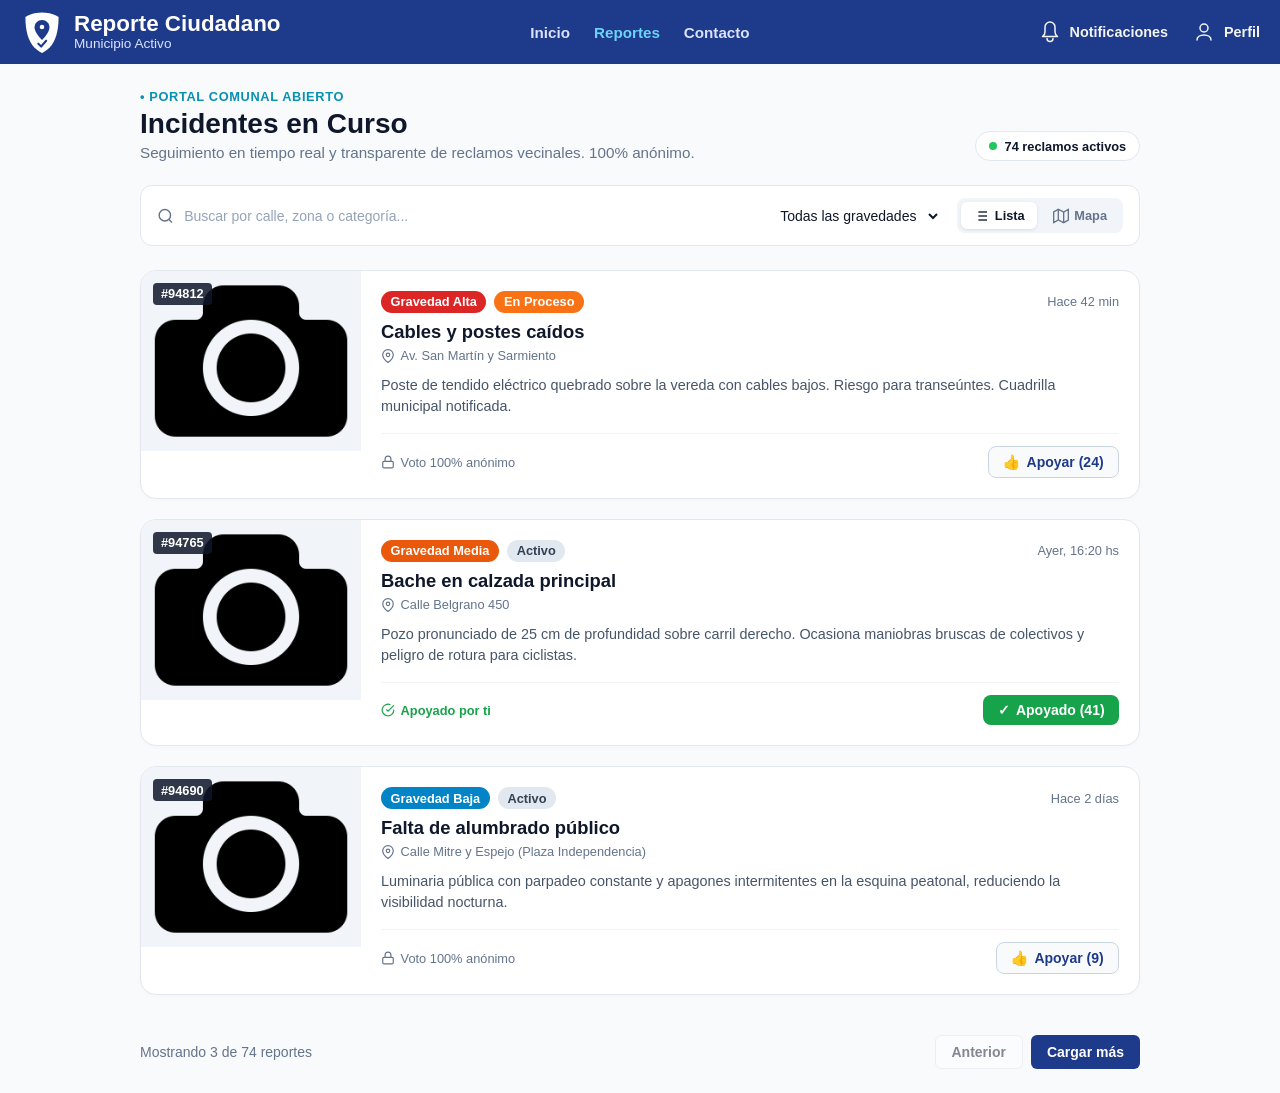
==== commit 1c7a1cc7: "commit" ====
--- a/templates/active-incidents.html
+++ b/templates/active-incidents.html
@@ -5,7 +5,7 @@
     <meta charset="UTF-8">
     <meta name="viewport" content="width=device-width, initial-scale=1.0">
     <title>Incidentes Activos - Reporte Ciudadano</title>
-    <link rel="stylesheet" href="assets/css/active-incidents.css">
+    <link rel="stylesheet" href="/assets/css/active-incidents.css">
 </head>
 
 <body>
--- a/assets/css/active-incidents.css
+++ b/assets/css/active-incidents.css
@@ -0,0 +1,279 @@
+@import url('styles.css');
+
+/*  ==========================================================================
+                            VARIABLES (:root)
+    ========================================================================== */
+:root {
+    --fs-hero-title: 1.75rem;
+    --fs-hero-subtitle: 0.95rem;
+    --fs-card-title: 1.15rem;
+    --fs-card-desc: 0.9rem;
+    --fs-body: 0.875rem;
+    --fs-small: 0.8rem;
+    --fs-btn: 0.875rem;
+
+    --primary-color: #1e3a8a;
+    --secondary-color: #0891b2;
+    --tertiary-color: #d97706;
+    --neutral-color: #0f172a;
+    --background-color: #f8fafc;
+    --text-color: #ffffff;
+    --error-color: #ff4d4d;
+
+    --severity-high-bg: #dc2626;
+    --severity-medium-bg: #ea580c;
+    --severity-low-bg: #0284c7;
+    
+    --status-active-bg: #e2e8f0;
+    --status-active-text: #334155;
+    --status-progress-bg: #f97316;
+    
+    --card-bg: #ffffff;
+    --card-border: #e2e8f0;
+    --text-muted: #64748b;
+    --success-color: #16a34a;
+}
+
+.page-container {
+    width: 90%;
+    max-width: 1000px;
+    margin: 1.5rem auto;
+    display: flex;
+    flex-direction: column;
+    gap: 1.5rem;
+}
+
+/*  ==========================================================================
+                            Encabezado
+    ========================================================================== */
+.incidents-hero-section {
+    display: flex;
+    justify-content: space-between;
+    align-items: flex-end;
+    gap: 1rem;
+}
+
+.portal-badge {
+    color: var(--secondary-color);
+    font-size: var(--fs-small);
+    font-weight: 700;
+    letter-spacing: 0.05em;
+}
+
+.hero-title {
+    font-size: var(--fs-hero-title);
+    font-weight: 800;
+    color: var(--neutral-color);
+    margin: 0.25rem 0;
+}
+
+.hero-subtitle {
+    font-size: var(--fs-hero-subtitle);
+    color: var(--text-muted);
+    margin: 0;
+}
+
+.hero-counter-badge {
+    display: inline-flex;
+    align-items: center;
+    gap: 0.5rem;
+    background-color: #ffffff;
+    border: 1px solid var(--card-border);
+    padding: 0.4rem 0.8rem;
+    border-radius: 2rem;
+    font-size: var(--fs-small);
+    font-weight: 600;
+    color: var(--neutral-color);
+    white-space: nowrap;
+}
+
+.status-dot {
+    width: 8px;
+    height: 8px;
+    background-color: #22c55e;
+    border-radius: 50%;
+}
+
+/*  ==========================================================================
+                            Barra de Búsqueda y Filtros
+    ========================================================================== */
+.filters-section {
+    background-color: #ffffff;
+    padding: 0.75rem 1rem;
+    border-radius: 0.75rem;
+    border: 1px solid var(--card-border);
+}
+
+.filters-form {
+    display: flex;
+    align-items: center;
+    justify-content: space-between;
+    gap: 1rem;
+}
+
+.search-box {
+    display: flex;
+    align-items: center;
+    gap: 0.5rem;
+    flex: 1;
+}
+
+.search-icon {
+    color: var(--text-muted);
+}
+
+.search-input {
+    border: none;
+    outline: none;
+    width: 100%;
+    font-size: var(--fs-body);
+    color: var(--neutral-color);
+}
+
+.search-input::placeholder {
+    color: #94a3b8;
+}
+
+.filter-select {
+    border: none;
+    outline: none;
+    background: transparent;
+    font-size: var(--fs-body);
+    color: var(--neutral-color);
+    font-weight: 500;
+    cursor: pointer;
+    padding-right: 0.5rem;
+}
+
+.view-toggle-container {
+    display: flex;
+    background-color: #f1f5f9;
+    padding: 0.25rem;
+    border-radius: 0.5rem;
+    gap: 0.25rem;
+}
+
+.view-btn {
+    display: flex;
+    align-items: center;
+    gap: 0.35rem;
+    border: none;
+    background: transparent;
+    padding: 0.35rem 0.75rem;
+    border-radius: 0.375rem;
+    font-size: var(--fs-small);
+    font-weight: 600;
+    color: var(--text-muted);
+    cursor: pointer;
+    transition: all 0.2s ease;
+}
+
+.view-btn.active {
+    background-color: #ffffff;
+    color: var(--neutral-color);
+    box-shadow: 0 1px 3px rgba(0, 0, 0, 0.1);
+}
+
+/*  ==========================================================================
+                                Botones de Apoyo
+    ========================================================================== */
+.support-btn {
+    display: inline-flex;
+    align-items: center;
+    gap: 0.4rem;
+    padding: 0.45rem 0.9rem;
+    border-radius: 0.5rem;
+    font-size: var(--fs-btn);
+    font-weight: 700;
+    cursor: pointer;
+    transition: all 0.2s ease;
+    border: none;
+}
+
+.btn-outline {
+    background-color: #f8fafc;
+    color: var(--primary-color);
+    border: 1px solid #cbd5e1;
+}
+
+.btn-outline:hover {
+    background-color: #f1f5f9;
+    border-color: #94a3b8;
+}
+
+.btn-supported {
+    background-color: var(--success-color);
+    color: #ffffff;
+}
+
+.btn-supported:hover {
+    background-color: #15803d;
+}
+
+/*  ==========================================================================
+                                Paginación
+    ========================================================================== */
+.pagination-section {
+    display: flex;
+    justify-content: space-between;
+    align-items: center;
+    margin-top: 1rem;
+}
+
+.pagination-info {
+    font-size: var(--fs-body);
+    color: var(--text-muted);
+    margin: 0;
+}
+
+.pagination-controls {
+    display: flex;
+    gap: 0.5rem;
+}
+
+.btn-pagination {
+    padding: 0.5rem 1rem;
+    font-size: var(--fs-btn);
+    font-weight: 600;
+    border-radius: 0.375rem;
+    border: 1px solid var(--card-border);
+    background-color: #ffffff;
+    color: var(--neutral-color);
+    cursor: pointer;
+}
+
+.btn-pagination:disabled {
+    opacity: 0.5;
+    cursor: not-allowed;
+}
+
+.btn-pagination.btn-primary {
+    background-color: var(--primary-color);
+    color: #ffffff;
+    border: none;
+}
+
+.btn-pagination.btn-primary:hover {
+    background-color: #1e40af;
+}
+
+/*  ==========================================================================
+                                MEDIA QUERIES
+    ========================================================================== */
+
+@media (max-width: 768px) {
+    .incidents-hero-section {
+        flex-direction: column;
+        align-items: flex-start;
+    }
+
+    .filters-form {
+        flex-direction: column;
+        align-items: stretch;
+    }
+
+    .support-btn {
+        width: 100%;
+        justify-content: center;
+    }
+}
